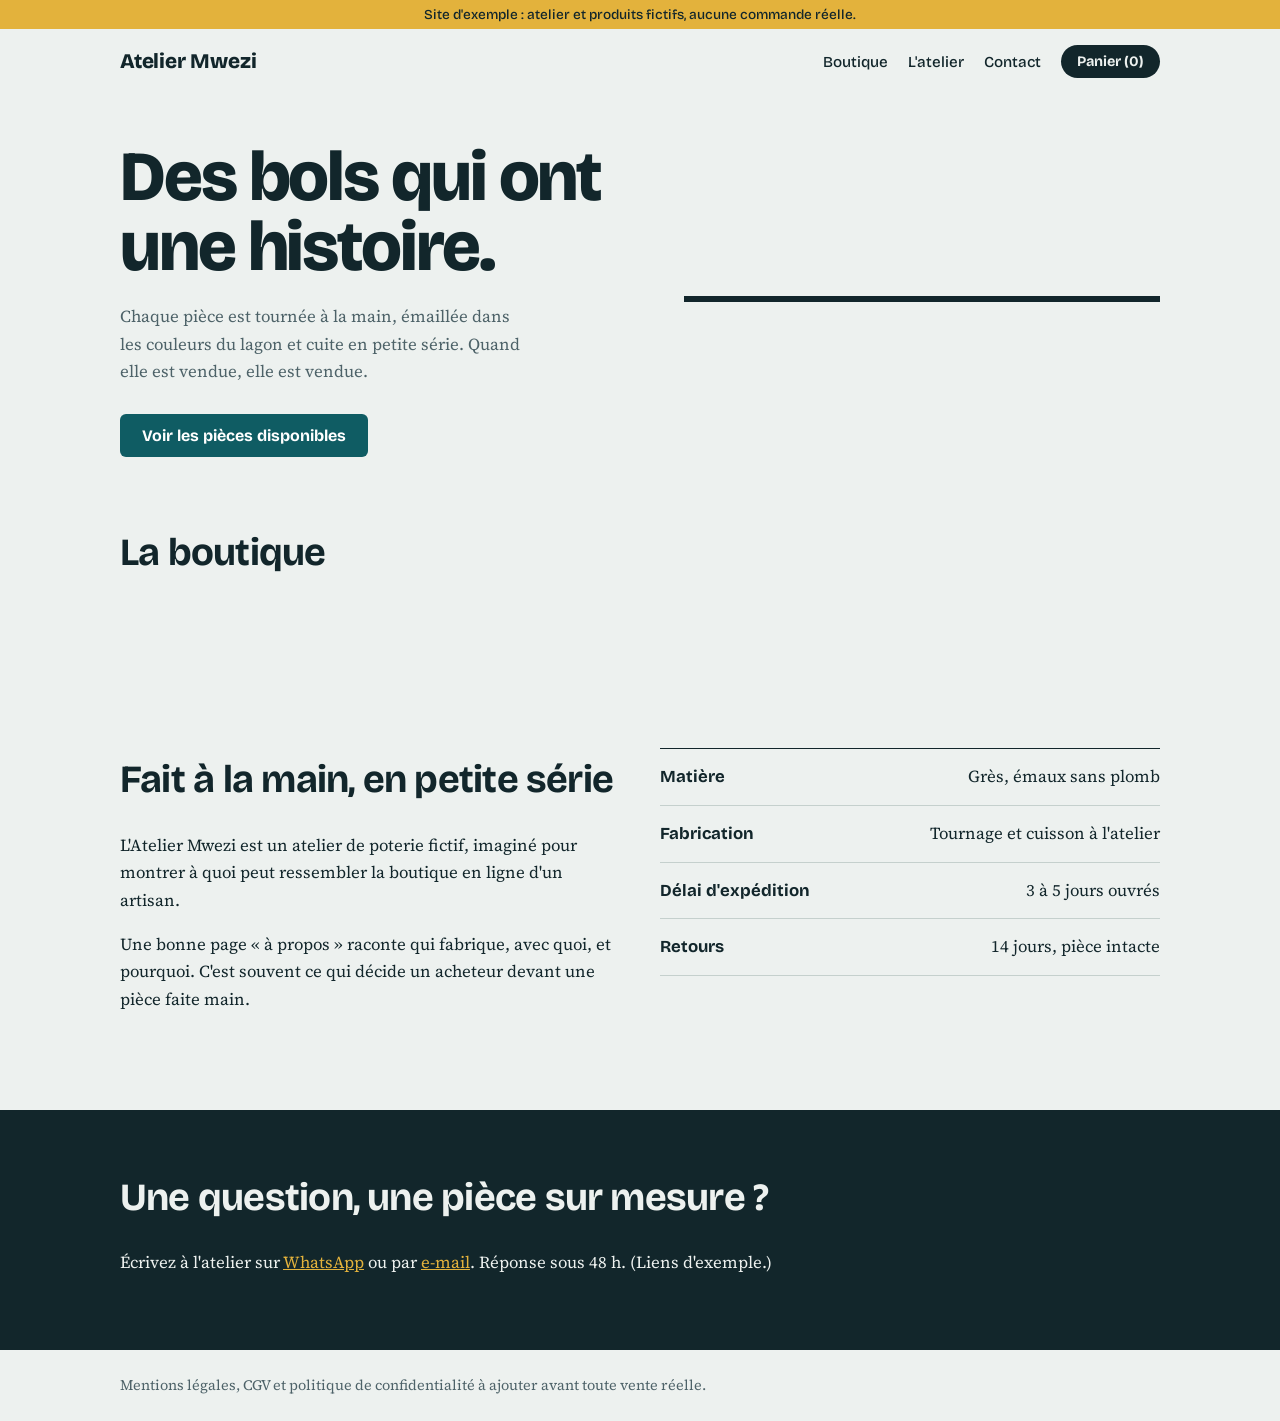
==== index.html @ 36f6a68b "Add files via upload" ====
<!DOCTYPE html>
<html lang="fr">
<head>
<meta charset="utf-8">
<meta name="viewport" content="width=device-width, initial-scale=1, viewport-fit=cover">
<title>Atelier Mwezi – Céramique faite main (site d'exemple)</title>
<link rel="stylesheet" href="https://fonts.googleapis.com/css2?family=Bricolage+Grotesque:wght@500;700;800&family=Source+Serif+4:wght@400;600&display=swap">
<link rel="stylesheet" href="style.css">
</head>
<body>
<div class="banner">Site d'exemple : atelier et produits fictifs, aucune commande réelle.</div>
<div class="wrap">
<header class="top">
<a class="logo" href="#">Atelier Mwezi</a>
<nav aria-label="Navigation principale">
<a class="hide" href="#boutique">Boutique</a>
<a class="hide" href="#atelier">L'atelier</a>
<a class="hide" href="#contact">Contact</a>
<button class="cartbtn" id="openCart" aria-controls="drawer">Panier (<span id="count">0</span>)</button>
</nav>
</header>

<section class="hero">
<div>
<h1>Des bols qui ont une histoire.</h1>
<p>Chaque pièce est tournée à la main, émaillée dans les couleurs du lagon et cuite en petite série. Quand elle est vendue, elle est vendue.</p>
<a class="btn" href="#boutique">Voir les pièces disponibles</a>
</div>
<div class="shelf" id="heroShelf" aria-hidden="true"></div>
</section>

<section id="boutique" style="padding-bottom:40px">
<h2>La boutique</h2>
<div class="filters" role="group" aria-label="Filtrer par catégorie" id="filters"></div>
<div class="grid" id="grid"></div>
</section>

<section id="atelier" class="about">
<div>
<h2>Fait à la main, en petite série</h2>
<p>L'Atelier Mwezi est un atelier de poterie fictif, imaginé pour montrer à quoi peut ressembler la boutique en ligne d'un artisan.</p>
<p>Une bonne page « à propos » raconte qui fabrique, avec quoi, et pourquoi. C'est souvent ce qui décide un acheteur devant une pièce faite main.</p>
</div>
<ul class="facts">
<li><b>Matière</b><span>Grès, émaux sans plomb</span></li>
<li><b>Fabrication</b><span>Tournage et cuisson à l'atelier</span></li>
<li><b>Délai d'expédition</b><span>3 à 5 jours ouvrés</span></li>
<li><b>Retours</b><span>14 jours, pièce intacte</span></li>
</ul>
</section>
</div>

<section id="contact" class="contact">
<div class="wrap">
<h2>Une question, une pièce sur mesure ?</h2>
<p>Écrivez à l'atelier sur <a href="#contact">WhatsApp</a> ou par <a href="#contact">e-mail</a>. Réponse sous 48 h. (Liens d'exemple.)</p>
</div>
</section>
<div class="wrap"><footer>Mentions légales, CGV et politique de confidentialité à ajouter avant toute vente réelle.</footer></div>

<aside id="drawer" aria-label="Panier" aria-hidden="true">
<button class="close" id="closeCart" aria-label="Fermer le panier">&times;</button>
<h2>Votre panier</h2>
<ul id="items"></ul>
<div class="total"><span>Total</span><span id="total">0 €</span></div>
<button class="btn" id="checkout">Commander</button>
<p id="msg" role="status"></p>
</aside>

<script src="js/app.js"></script>
</body>
</html>
---- style.css ----
:root{--bg:#EDF1EF;--surface:#F8FAF9;--ink:#12262B;--muted:#4D6268;--lagon:#0F5C63;--lagon-ink:#FFFFFF;--ylang:#E3B23C;--line:#C5D0CD;
box-sizing:border-box;padding-top:env(safe-area-inset-top,0px);padding-bottom:env(safe-area-inset-bottom,0px)}
@media (prefers-color-scheme:dark){:root:not([data-theme="light"]){--bg:#0E1A1D;--surface:#15262A;--ink:#E9F0EE;--muted:#9FB3B8;--lagon:#4FB3BA;--lagon-ink:#0E1A1D;--line:#2A4046}}
:root[data-theme="dark"]{--bg:#0E1A1D;--surface:#15262A;--ink:#E9F0EE;--muted:#9FB3B8;--lagon:#4FB3BA;--lagon-ink:#0E1A1D;--line:#2A4046}
html{scroll-padding-top:env(safe-area-inset-top,0px)}
*{box-sizing:border-box}
body{margin:0;background:var(--bg);color:var(--ink);font:400 1.05rem/1.65 "Source Serif 4",Georgia,serif}
h1,h2,h3,.sans{font-family:"Bricolage Grotesque","Helvetica Neue",Arial,sans-serif}
a{color:inherit}
:focus-visible{outline:3px solid var(--ylang);outline-offset:3px}
.wrap{max-width:1080px;margin:0 auto;padding:0 20px}
header.top{display:flex;align-items:center;justify-content:space-between;padding:16px 0}
.logo{font:800 1.3rem "Bricolage Grotesque",sans-serif;text-decoration:none;letter-spacing:-.01em}
nav{display:flex;gap:20px;align-items:center}
nav a{text-decoration:none;font:500 .95rem "Bricolage Grotesque",sans-serif}
nav a:hover{text-decoration:underline}
button{font:inherit;cursor:pointer}
.cartbtn{background:var(--ink);color:var(--bg);border:0;border-radius:999px;padding:8px 16px;font:700 .9rem "Bricolage Grotesque",sans-serif}
.banner{background:var(--ylang);color:#12262B;text-align:center;font:500 .85rem "Bricolage Grotesque",sans-serif;padding:6px 12px}
.hero{display:grid;grid-template-columns:1.1fr 1fr;gap:40px;align-items:center;padding:48px 0 64px}
.hero h1{font-size:clamp(2.4rem,6vw,4.4rem);line-height:1;letter-spacing:-.03em;margin:0 0 20px;font-weight:800}
.hero p{max-width:46ch;color:var(--muted);margin:0 0 28px}
.btn{display:inline-block;background:var(--lagon);color:var(--lagon-ink);border:0;border-radius:6px;padding:12px 22px;font:700 1rem "Bricolage Grotesque",sans-serif;text-decoration:none}
.btn:hover{filter:brightness(1.1)}
.shelf{display:flex;align-items:flex-end;justify-content:center;gap:6px;border-bottom:6px solid var(--ink);padding:0 10px}
.shelf svg{display:block}
.filters{display:flex;flex-wrap:wrap;gap:8px;margin:0 0 24px}
.filters button{background:transparent;color:var(--ink);border:1.5px solid var(--line);border-radius:999px;padding:6px 16px;font:500 .95rem "Bricolage Grotesque",sans-serif}
.filters button[aria-pressed="true"]{background:var(--ink);color:var(--bg);border-color:var(--ink)}
h2{font-size:clamp(1.7rem,4vw,2.4rem);letter-spacing:-.02em;margin:0 0 20px}
.grid{display:grid;grid-template-columns:repeat(auto-fill,minmax(230px,1fr));gap:24px}
.card{background:var(--surface);border:1px solid var(--line);border-radius:10px;overflow:hidden;display:flex;flex-direction:column}
.card .pic{background:var(--bg);display:flex;justify-content:center;align-items:flex-end;height:190px;padding:14px 0 0;border-bottom:1px solid var(--line)}
.card .body{padding:16px;display:flex;flex-direction:column;gap:6px;flex:1}
.card h3{margin:0;font-size:1.1rem}
.card .desc{margin:0;color:var(--muted);font-size:.95rem;line-height:1.5;flex:1}
.card .row{display:flex;justify-content:space-between;align-items:center;margin-top:10px}
.price{font:700 1.15rem "Bricolage Grotesque",sans-serif}
.add{background:var(--lagon);color:var(--lagon-ink);border:0;border-radius:6px;padding:8px 14px;font:700 .9rem "Bricolage Grotesque",sans-serif}
.about{display:grid;grid-template-columns:1fr 1fr;gap:40px;padding:80px 0}
.about p{margin:0 0 16px;max-width:60ch}
.facts{list-style:none;margin:0;padding:0;border-top:1.5px solid var(--ink)}
.facts li{display:flex;justify-content:space-between;gap:16px;padding:14px 0;border-bottom:1px solid var(--line)}
.facts b{font-family:"Bricolage Grotesque",sans-serif}
.contact{background:var(--ink);color:var(--bg);padding:56px 0}
.contact a{color:var(--ylang)}
footer{padding:24px 0;color:var(--muted);font-size:.9rem}
#drawer{position:fixed;top:0;right:0;height:100%;width:min(380px,100%);background:var(--surface);border-left:1px solid var(--line);transform:translateX(100%);transition:transform .25s;display:flex;flex-direction:column;padding:calc(20px + env(safe-area-inset-top,0px)) 20px calc(20px + env(safe-area-inset-bottom,0px));z-index:10}
#drawer.open{transform:none}
#drawer h2{font-size:1.4rem}
#items{flex:1;overflow:auto;margin:0;padding:0;list-style:none}
#items li{display:flex;justify-content:space-between;align-items:center;gap:10px;padding:12px 0;border-bottom:1px solid var(--line)}
.qty{display:flex;align-items:center;gap:8px}
.qty button{width:28px;height:28px;border-radius:50%;border:1.5px solid var(--line);background:transparent;color:var(--ink)}
.total{display:flex;justify-content:space-between;font:700 1.2rem "Bricolage Grotesque",sans-serif;padding:16px 0}
#msg{font-size:.9rem;color:var(--muted);min-height:1.4em;margin:8px 0 0}
.close{align-self:flex-end;background:none;border:0;color:var(--ink);font-size:1.6rem;line-height:1}
@media (max-width:760px){.hero,.about{grid-template-columns:1fr;gap:28px}.hero{padding-top:24px}nav a.hide{display:none}}
@media (prefers-reduced-motion:reduce){#drawer{transition:none}}
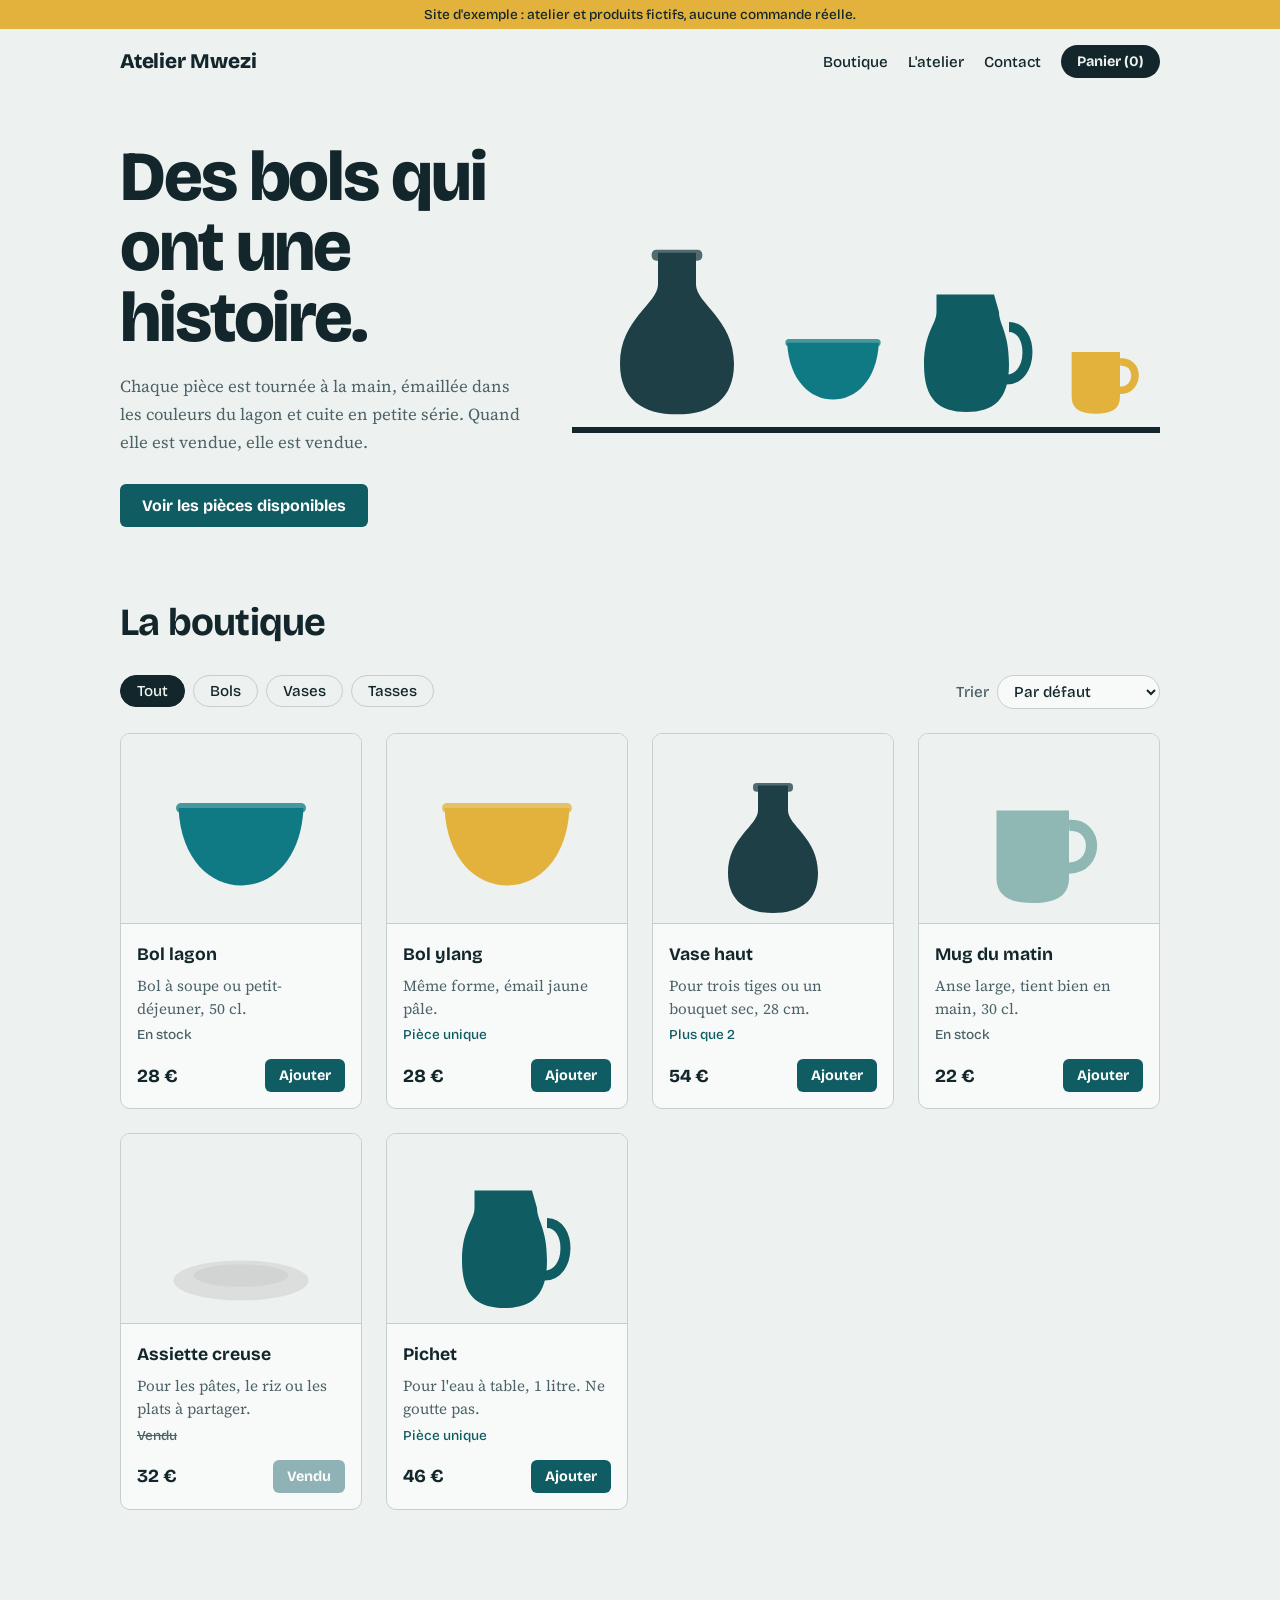
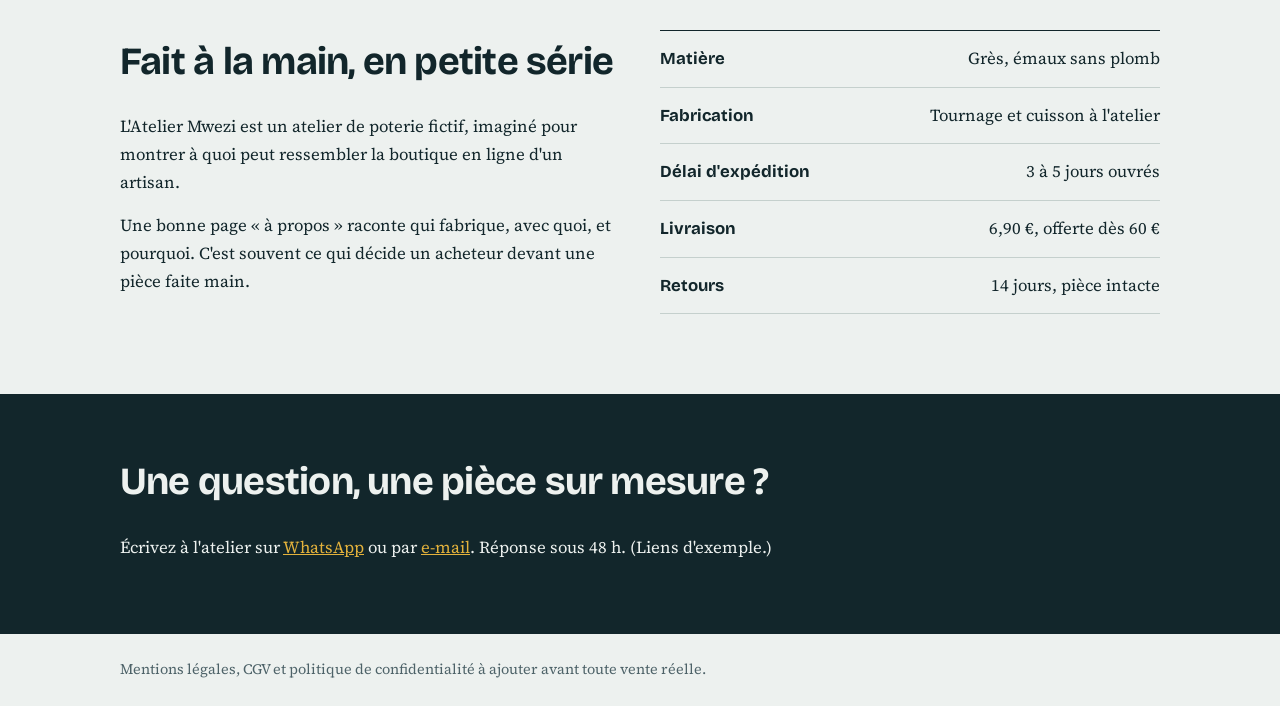
==== commit 7d6241da: "Répare le chargement du script et enrichit la boutique - Corrige le chemin du script (js/app.js -> a" ====
--- a/index.html
+++ b/index.html
@@ -4,6 +4,10 @@
 <meta charset="utf-8">
 <meta name="viewport" content="width=device-width, initial-scale=1, viewport-fit=cover">
 <title>Atelier Mwezi – Céramique faite main (site d'exemple)</title>
+<meta name="description" content="Céramique tournée à la main en petite série : bols, vases, tasses et pichets. Site d'exemple, aucune commande réelle.">
+<meta property="og:title" content="Atelier Mwezi – Céramique faite main">
+<meta property="og:description" content="Bols, vases et tasses tournés à la main, émaillés dans les couleurs du lagon.">
+<meta property="og:type" content="website">
 <link rel="stylesheet" href="https://fonts.googleapis.com/css2?family=Bricolage+Grotesque:wght@500;700;800&family=Source+Serif+4:wght@400;600&display=swap">
 <link rel="stylesheet" href="style.css">
 </head>
@@ -31,7 +35,10 @@
 
 <section id="boutique" style="padding-bottom:40px">
 <h2>La boutique</h2>
+<div class="toolbar">
 <div class="filters" role="group" aria-label="Filtrer par catégorie" id="filters"></div>
+<label class="sort">Trier <select id="sort"><option value="">Par défaut</option><option value="asc">Prix croissant</option><option value="desc">Prix décroissant</option></select></label>
+</div>
 <div class="grid" id="grid"></div>
 </section>
 
@@ -45,6 +52,7 @@
 <li><b>Matière</b><span>Grès, émaux sans plomb</span></li>
 <li><b>Fabrication</b><span>Tournage et cuisson à l'atelier</span></li>
 <li><b>Délai d'expédition</b><span>3 à 5 jours ouvrés</span></li>
+<li><b>Livraison</b><span>6,90 €, offerte dès 60 €</span></li>
 <li><b>Retours</b><span>14 jours, pièce intacte</span></li>
 </ul>
 </section>
@@ -58,15 +66,19 @@
 </section>
 <div class="wrap"><footer>Mentions légales, CGV et politique de confidentialité à ajouter avant toute vente réelle.</footer></div>
 
-<aside id="drawer" aria-label="Panier" aria-hidden="true">
+<div id="backdrop" hidden></div>
+<aside id="drawer" aria-label="Panier" aria-hidden="true" inert>
 <button class="close" id="closeCart" aria-label="Fermer le panier">&times;</button>
 <h2>Votre panier</h2>
 <ul id="items"></ul>
+<p id="ship" class="ship"></p>
+<div class="sub"><span>Sous-total</span><span id="subtotal">0 €</span></div>
+<div class="sub"><span>Livraison</span><span id="shipping">–</span></div>
 <div class="total"><span>Total</span><span id="total">0 €</span></div>
 <button class="btn" id="checkout">Commander</button>
 <p id="msg" role="status"></p>
 </aside>
 
-<script src="js/app.js"></script>
+<script src="app.js"></script>
 </body>
 </html>
--- a/style.css
+++ b/style.css
@@ -57,3 +57,18 @@
 .close{align-self:flex-end;background:none;border:0;color:var(--ink);font-size:1.6rem;line-height:1}
 @media (max-width:760px){.hero,.about{grid-template-columns:1fr;gap:28px}.hero{padding-top:24px}nav a.hide{display:none}}
 @media (prefers-reduced-motion:reduce){#drawer{transition:none}}
+.toolbar{display:flex;flex-wrap:wrap;justify-content:space-between;align-items:flex-start;gap:12px;margin:0 0 24px}
+.toolbar .filters{margin:0}
+.sort{font:500 .95rem "Bricolage Grotesque",sans-serif;color:var(--muted);display:flex;align-items:center;gap:8px}
+.sort select{font:inherit;color:var(--ink);background:var(--surface);border:1.5px solid var(--line);border-radius:999px;padding:6px 12px}
+.stock{font:500 .85rem "Bricolage Grotesque",sans-serif;color:var(--muted)}
+.stock.low{color:var(--lagon)}
+.stock.out{color:var(--muted);text-decoration:line-through}
+.card.sold .pic svg{opacity:.4;filter:grayscale(1)}
+.add:disabled,.qty button:disabled,#checkout:disabled{opacity:.45;cursor:not-allowed;filter:none}
+.ship{font-size:.9rem;margin:12px 0 4px}
+.ship:not(:empty)::after{content:"";display:block;height:6px;border-radius:3px;margin-top:8px;background:linear-gradient(var(--lagon),var(--lagon)) 0/var(--p,0%) 100% no-repeat,var(--line)}
+.sub{display:flex;justify-content:space-between;color:var(--muted);font-size:.95rem;padding:2px 0}
+.total{border-top:1px solid var(--line);margin-top:8px}
+#backdrop{position:fixed;inset:0;background:rgba(10,20,22,.45);z-index:9}
+body.locked{overflow:hidden}
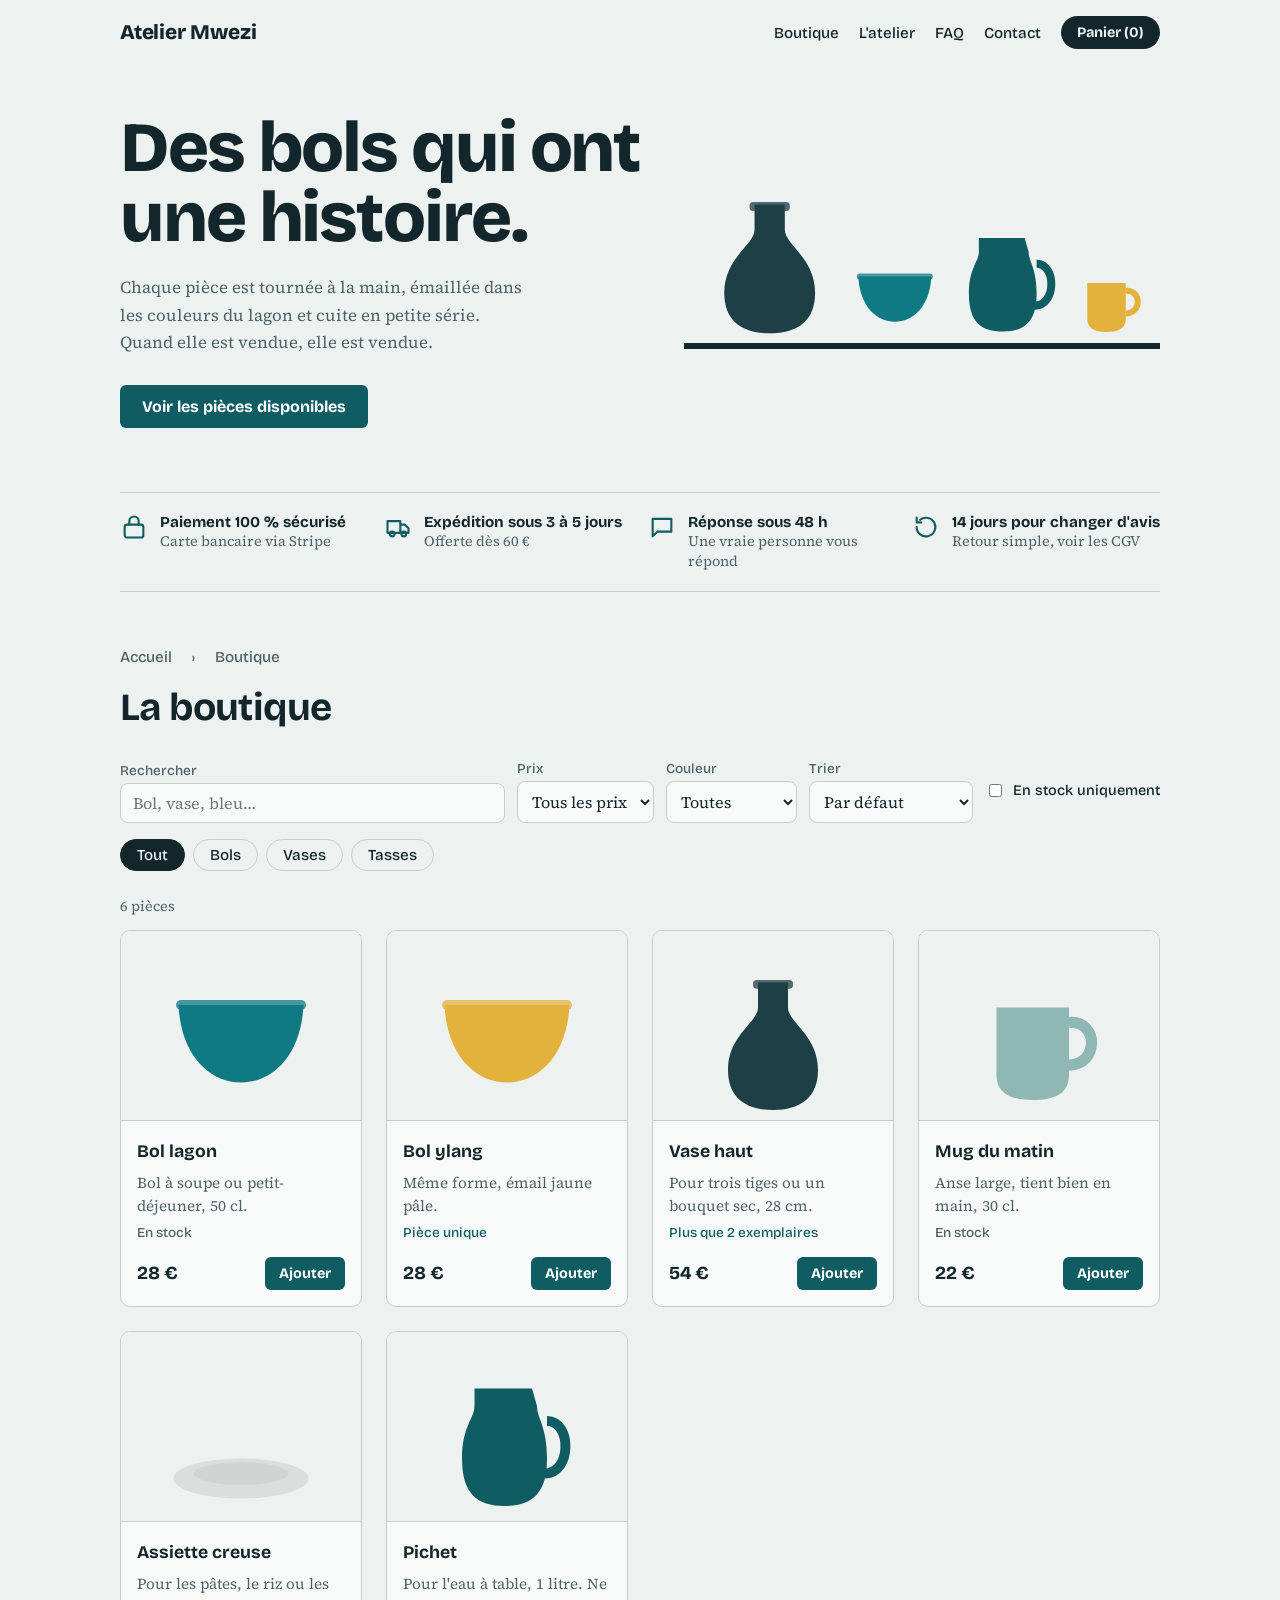
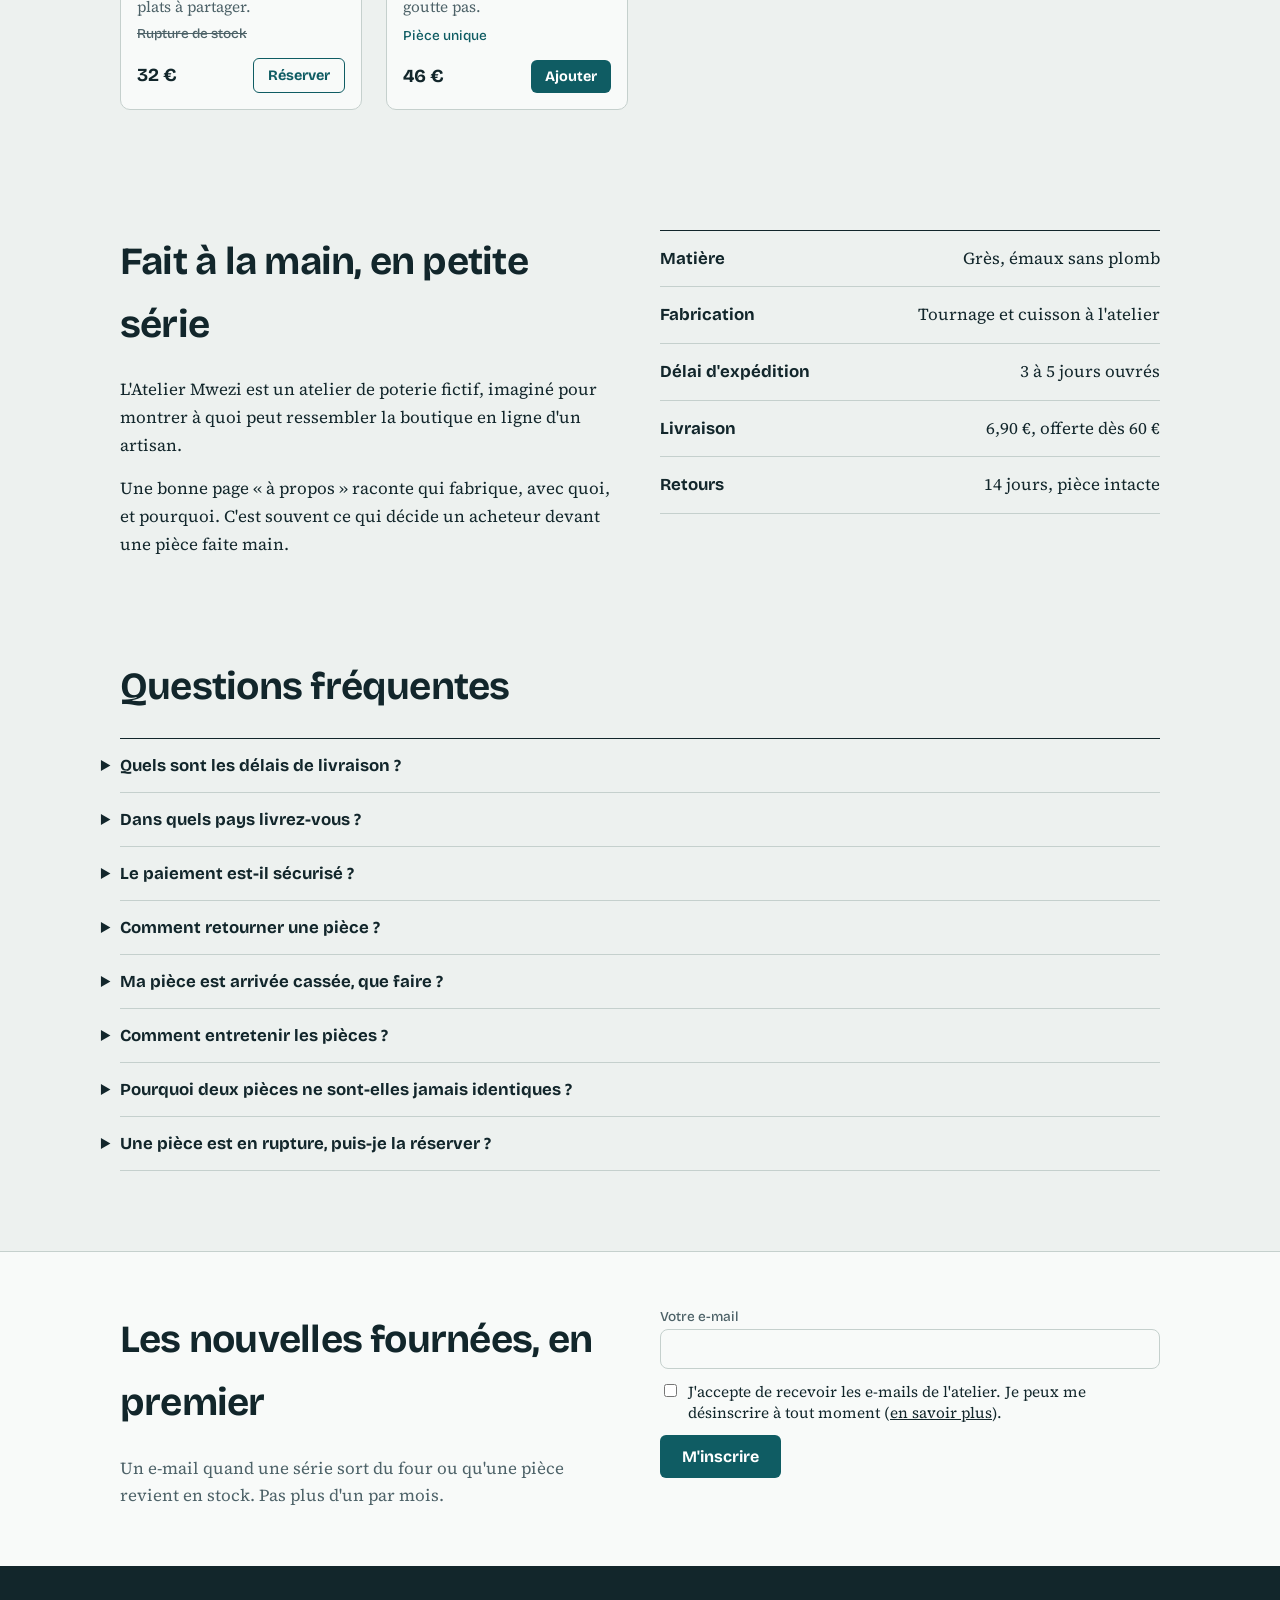
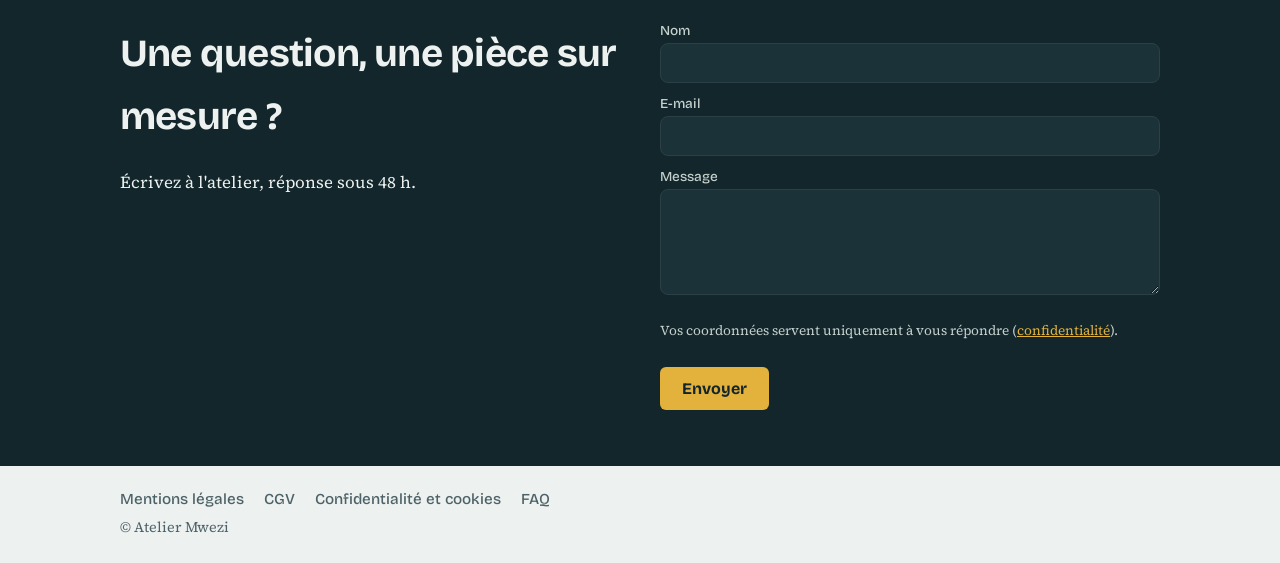
==== commit 7aa65586: "Pages légales, réassurance, recherche, fiche produit, promo et formulaires - Retire le bandeau « sit" ====
--- a/index.html
+++ b/index.html
@@ -3,22 +3,21 @@
 <head>
 <meta charset="utf-8">
 <meta name="viewport" content="width=device-width, initial-scale=1, viewport-fit=cover">
-<title>Atelier Mwezi – Céramique faite main (site d'exemple)</title>
-<meta name="description" content="Céramique tournée à la main en petite série : bols, vases, tasses et pichets. Site d'exemple, aucune commande réelle.">
+<title>Atelier Mwezi – Céramique faite main</title>
+<meta name="description" content="Céramique tournée à la main en petite série : bols, vases, tasses et pichets. Paiement sécurisé, expédition sous 3 à 5 jours ouvrés.">
 <meta property="og:title" content="Atelier Mwezi – Céramique faite main">
 <meta property="og:description" content="Bols, vases et tasses tournés à la main, émaillés dans les couleurs du lagon.">
 <meta property="og:type" content="website">
-<link rel="stylesheet" href="https://fonts.googleapis.com/css2?family=Bricolage+Grotesque:wght@500;700;800&family=Source+Serif+4:wght@400;600&display=swap">
 <link rel="stylesheet" href="style.css">
 </head>
 <body>
-<div class="banner">Site d'exemple : atelier et produits fictifs, aucune commande réelle.</div>
 <div class="wrap">
 <header class="top">
 <a class="logo" href="#">Atelier Mwezi</a>
 <nav aria-label="Navigation principale">
 <a class="hide" href="#boutique">Boutique</a>
 <a class="hide" href="#atelier">L'atelier</a>
+<a class="hide" href="#faq">FAQ</a>
 <a class="hide" href="#contact">Contact</a>
 <button class="cartbtn" id="openCart" aria-controls="drawer">Panier (<span id="count">0</span>)</button>
 </nav>
@@ -33,12 +32,25 @@
 <div class="shelf" id="heroShelf" aria-hidden="true"></div>
 </section>
 
+<ul class="badges" aria-label="Nos engagements">
+<li><svg viewBox="0 0 24 24" aria-hidden="true"><rect x="4" y="10" width="16" height="11" rx="2"/><path d="M8 10V7a4 4 0 0 1 8 0v3"/></svg><span><b>Paiement 100 % sécurisé</b>Carte bancaire via Stripe</span></li>
+<li><svg viewBox="0 0 24 24" aria-hidden="true"><path d="M3 7h11v10H3zM14 10h4l3 3v4h-7"/><circle cx="7" cy="18" r="2"/><circle cx="17" cy="18" r="2"/></svg><span><b>Expédition sous 3 à 5 jours</b>Offerte dès 60 €</span></li>
+<li><svg viewBox="0 0 24 24" aria-hidden="true"><path d="M4 5h16v11H8l-4 4z"/></svg><span><b>Réponse sous 48 h</b>Une vraie personne vous répond</span></li>
+<li><svg viewBox="0 0 24 24" aria-hidden="true"><path d="M4 12a8 8 0 1 0 3-6.2M4 4v4h4"/></svg><span><b>14 jours pour changer d'avis</b>Retour simple, voir les CGV</span></li>
+</ul>
+
 <section id="boutique" style="padding-bottom:40px">
+<nav class="crumbs" aria-label="Fil d'Ariane" id="crumbs"></nav>
 <h2>La boutique</h2>
-<div class="toolbar">
+<div class="search">
+<label class="field grow"><span>Rechercher</span><input type="search" id="q" placeholder="Bol, vase, bleu…" autocomplete="off"></label>
+<label class="field"><span>Prix</span><select id="price"><option value="0">Tous les prix</option><option value="30">Jusqu'à 30 €</option><option value="50">Jusqu'à 50 €</option></select></label>
+<label class="field"><span>Couleur</span><select id="color"><option value="">Toutes</option></select></label>
+<label class="field"><span>Trier</span><select id="sort"><option value="">Par défaut</option><option value="asc">Prix croissant</option><option value="desc">Prix décroissant</option></select></label>
+<label class="check"><input type="checkbox" id="instock"> En stock uniquement</label>
+</div>
 <div class="filters" role="group" aria-label="Filtrer par catégorie" id="filters"></div>
-<label class="sort">Trier <select id="sort"><option value="">Par défaut</option><option value="asc">Prix croissant</option><option value="desc">Prix décroissant</option></select></label>
-</div>
+<p class="found" id="found" role="status"></p>
 <div class="grid" id="grid"></div>
 </section>
 
@@ -56,29 +68,118 @@
 <li><b>Retours</b><span>14 jours, pièce intacte</span></li>
 </ul>
 </section>
+
+<section id="avis" class="reviews" hidden>
+<h2>Ce qu'en disent nos clients</h2>
+<p class="note" id="reviewsNote"></p>
+<div class="rgrid" id="reviews"></div>
+</section>
+
+<section id="faq" class="faq">
+<h2>Questions fréquentes</h2>
+<details><summary>Quels sont les délais de livraison ?</summary><p>Chaque commande est préparée et expédiée sous 3 à 5 jours ouvrés. La livraison coûte 6,90 € et elle est offerte dès 60 € d'achat. Les frais sont affichés dans le panier avant le paiement.</p></details>
+<details><summary>Dans quels pays livrez-vous ?</summary><p>Pour l'instant, uniquement en France. L'adresse de livraison est demandée sur la page de paiement.</p></details>
+<details><summary>Le paiement est-il sécurisé ?</summary><p>Oui. Le paiement se fait sur la page sécurisée de Stripe. Vos numéros de carte ne passent jamais par ce site et l'atelier n'y a pas accès.</p></details>
+<details><summary>Comment retourner une pièce ?</summary><p>Vous disposez de 14 jours après réception pour changer d'avis, sans avoir à vous justifier. Écrivez-nous, puis renvoyez la pièce intacte dans son emballage. Vous êtes remboursé dans les 14 jours. Les pièces faites sur mesure ne peuvent pas être retournées. Tout est détaillé dans les <a href="cgv.html#retractation">CGV</a>.</p></details>
+<details><summary>Ma pièce est arrivée cassée, que faire ?</summary><p>Prenez une photo du colis et de la pièce, puis écrivez-nous dès réception. La pièce sera remplacée si une autre est disponible, ou remboursée.</p></details>
+<details><summary>Comment entretenir les pièces ?</summary><p>Le lavage à la main avec une éponge douce préserve l'émail plus longtemps. Évitez les chocs thermiques, comme passer du réfrigérateur à l'eau bouillante. Les émaux utilisés sont sans plomb.</p></details>
+<details><summary>Pourquoi deux pièces ne sont-elles jamais identiques ?</summary><p>Chaque pièce est tournée et émaillée à la main. De légères différences de forme ou de couleur avec la photo sont normales : elles ne sont pas des défauts.</p></details>
+<details><summary>Une pièce est en rupture, puis-je la réserver ?</summary><p>Oui. Ouvrez la fiche de la pièce et remplissez le formulaire « Réserver cette pièce ». L'atelier vous recontacte dès qu'une nouvelle série sort du four, sans engagement de votre part.</p></details>
+</section>
 </div>
 
-<section id="contact" class="contact">
-<div class="wrap">
-<h2>Une question, une pièce sur mesure ?</h2>
-<p>Écrivez à l'atelier sur <a href="#contact">WhatsApp</a> ou par <a href="#contact">e-mail</a>. Réponse sous 48 h. (Liens d'exemple.)</p>
+<section class="news">
+<div class="wrap news-in">
+<div>
+<h2>Les nouvelles fournées, en premier</h2>
+<p>Un e-mail quand une série sort du four ou qu'une pièce revient en stock. Pas plus d'un par mois.</p>
+</div>
+<form name="newsletter" method="POST" action="message-envoye.html" data-netlify="true" netlify-honeypot="adresse" class="news-form">
+<input type="hidden" name="form-name" value="newsletter">
+<p class="hp"><label>Ne pas remplir <input name="adresse"></label></p>
+<label class="field"><span>Votre e-mail</span><input type="email" name="email" required autocomplete="email"></label>
+<label class="check"><input type="checkbox" name="consentement" value="oui" required> <span>J'accepte de recevoir les e-mails de l'atelier. Je peux me désinscrire à tout moment (<a href="confidentialite.html#newsletter">en savoir plus</a>).</span></label>
+<button class="btn" type="submit">M'inscrire</button>
+</form>
 </div>
 </section>
-<div class="wrap"><footer>Mentions légales, CGV et politique de confidentialité à ajouter avant toute vente réelle.</footer></div>
+
+<section id="contact" class="contact">
+<div class="wrap contact-in">
+<div>
+<h2>Une question, une pièce sur mesure ?</h2>
+<p>Écrivez à l'atelier, réponse sous 48 h.</p>
+<p class="direct" id="direct"></p>
+</div>
+<form name="contact" method="POST" action="message-envoye.html" data-netlify="true" netlify-honeypot="adresse" class="contact-form">
+<input type="hidden" name="form-name" value="contact">
+<p class="hp"><label>Ne pas remplir <input name="adresse"></label></p>
+<label class="field"><span>Nom</span><input name="nom" required autocomplete="name"></label>
+<label class="field"><span>E-mail</span><input type="email" name="email" required autocomplete="email"></label>
+<label class="field"><span>Message</span><textarea name="message" rows="4" required></textarea></label>
+<p class="small">Vos coordonnées servent uniquement à vous répondre (<a href="confidentialite.html">confidentialité</a>).</p>
+<button class="btn alt" type="submit">Envoyer</button>
+</form>
+</div>
+</section>
+
+<div class="wrap"><footer>
+<nav aria-label="Informations légales"><a href="mentions-legales.html">Mentions légales</a><a href="cgv.html">CGV</a><a href="confidentialite.html">Confidentialité et cookies</a><a href="#faq">FAQ</a></nav>
+<p>© Atelier Mwezi</p>
+</footer></div>
+
+<dialog id="product" aria-labelledby="pName">
+<button class="close" id="closeProduct" aria-label="Fermer la fiche">&times;</button>
+<nav class="crumbs" aria-label="Fil d'Ariane" id="pCrumbs"></nav>
+<div class="pview">
+<div class="gallery">
+<div class="main" id="pMain" title="Cliquer pour zoomer"></div>
+<div class="thumbs" id="pThumbs"></div>
+</div>
+<div class="pinfo">
+<h2 id="pName"></h2>
+<p class="price" id="pPrice"></p>
+<p id="pStock"></p>
+<p id="pDesc"></p>
+<ul class="facts small-facts" id="pFacts"></ul>
+<button class="btn" id="pAdd"></button>
+<form name="reservation" method="POST" action="message-envoye.html" data-netlify="true" netlify-honeypot="adresse" class="reserve" id="pReserve" hidden>
+<input type="hidden" name="form-name" value="reservation">
+<input type="hidden" name="piece" id="pPiece">
+<p class="hp"><label>Ne pas remplir <input name="adresse"></label></p>
+<h3>Réserver cette pièce</h3>
+<p class="small">Cette pièce est épuisée. Laissez vos coordonnées : l'atelier vous recontacte dès qu'une nouvelle série est prête. Sans engagement ni paiement.</p>
+<label class="field"><span>Nom</span><input name="nom" required autocomplete="name"></label>
+<label class="field"><span>E-mail</span><input type="email" name="email" required autocomplete="email"></label>
+<label class="field"><span>Quantité souhaitée</span><input type="number" name="quantite" min="1" max="10" value="1"></label>
+<button class="btn" type="submit">Réserver</button>
+</form>
+<div id="pReviews"></div>
+</div>
+</div>
+</dialog>
 
 <div id="backdrop" hidden></div>
 <aside id="drawer" aria-label="Panier" aria-hidden="true" inert>
 <button class="close" id="closeCart" aria-label="Fermer le panier">&times;</button>
 <h2>Votre panier</h2>
 <ul id="items"></ul>
+<form class="promo" id="promoForm">
+<label class="field grow"><span>Code promo</span><input id="promo" autocomplete="off" maxlength="40"></label>
+<button class="btn ghost" type="submit">Appliquer</button>
+</form>
+<p id="promoMsg" class="small" role="status"></p>
 <p id="ship" class="ship"></p>
 <div class="sub"><span>Sous-total</span><span id="subtotal">0 €</span></div>
+<div class="sub" id="discountRow" hidden><span id="discountLabel">Réduction</span><span id="discount"></span></div>
 <div class="sub"><span>Livraison</span><span id="shipping">–</span></div>
-<div class="total"><span>Total</span><span id="total">0 €</span></div>
-<button class="btn" id="checkout">Commander</button>
+<div class="total"><span>Total TTC</span><span id="total">0 €</span></div>
+<label class="check small"><input type="checkbox" id="cgv"> <span>J'ai lu et j'accepte les <a href="cgv.html" target="_blank">conditions générales de vente</a>.</span></label>
+<button class="btn" id="checkout">Commander avec obligation de paiement</button>
 <p id="msg" role="status"></p>
 </aside>
 
+<script src="products.js"></script>
 <script src="app.js"></script>
 </body>
 </html>
--- a/style.css
+++ b/style.css
@@ -1,9 +1,15 @@
+@font-face{font-family:"Bricolage Grotesque";font-style:normal;font-weight:500;font-display:swap;src:url(fonts/bricolage-grotesque-latin-500-normal.woff2) format("woff2")}
+@font-face{font-family:"Bricolage Grotesque";font-style:normal;font-weight:700;font-display:swap;src:url(fonts/bricolage-grotesque-latin-700-normal.woff2) format("woff2")}
+@font-face{font-family:"Bricolage Grotesque";font-style:normal;font-weight:800;font-display:swap;src:url(fonts/bricolage-grotesque-latin-800-normal.woff2) format("woff2")}
+@font-face{font-family:"Source Serif 4";font-style:normal;font-weight:400;font-display:swap;src:url(fonts/source-serif-4-latin-400-normal.woff2) format("woff2")}
+@font-face{font-family:"Source Serif 4";font-style:normal;font-weight:600;font-display:swap;src:url(fonts/source-serif-4-latin-600-normal.woff2) format("woff2")}
 :root{--bg:#EDF1EF;--surface:#F8FAF9;--ink:#12262B;--muted:#4D6268;--lagon:#0F5C63;--lagon-ink:#FFFFFF;--ylang:#E3B23C;--line:#C5D0CD;
 box-sizing:border-box;padding-top:env(safe-area-inset-top,0px);padding-bottom:env(safe-area-inset-bottom,0px)}
 @media (prefers-color-scheme:dark){:root:not([data-theme="light"]){--bg:#0E1A1D;--surface:#15262A;--ink:#E9F0EE;--muted:#9FB3B8;--lagon:#4FB3BA;--lagon-ink:#0E1A1D;--line:#2A4046}}
 :root[data-theme="dark"]{--bg:#0E1A1D;--surface:#15262A;--ink:#E9F0EE;--muted:#9FB3B8;--lagon:#4FB3BA;--lagon-ink:#0E1A1D;--line:#2A4046}
 html{scroll-padding-top:env(safe-area-inset-top,0px)}
 *{box-sizing:border-box}
+[hidden]{display:none!important}
 body{margin:0;background:var(--bg);color:var(--ink);font:400 1.05rem/1.65 "Source Serif 4",Georgia,serif}
 h1,h2,h3,.sans{font-family:"Bricolage Grotesque","Helvetica Neue",Arial,sans-serif}
 a{color:inherit}
@@ -23,7 +29,8 @@
 .btn{display:inline-block;background:var(--lagon);color:var(--lagon-ink);border:0;border-radius:6px;padding:12px 22px;font:700 1rem "Bricolage Grotesque",sans-serif;text-decoration:none}
 .btn:hover{filter:brightness(1.1)}
 .shelf{display:flex;align-items:flex-end;justify-content:center;gap:6px;border-bottom:6px solid var(--ink);padding:0 10px}
-.shelf svg{display:block}
+.shelf svg{display:block;flex:0 1 auto;min-width:0;height:auto}
+.hero>*{min-width:0}
 .filters{display:flex;flex-wrap:wrap;gap:8px;margin:0 0 24px}
 .filters button{background:transparent;color:var(--ink);border:1.5px solid var(--line);border-radius:999px;padding:6px 16px;font:500 .95rem "Bricolage Grotesque",sans-serif}
 .filters button[aria-pressed="true"]{background:var(--ink);color:var(--bg);border-color:var(--ink)}
@@ -57,10 +64,6 @@
 .close{align-self:flex-end;background:none;border:0;color:var(--ink);font-size:1.6rem;line-height:1}
 @media (max-width:760px){.hero,.about{grid-template-columns:1fr;gap:28px}.hero{padding-top:24px}nav a.hide{display:none}}
 @media (prefers-reduced-motion:reduce){#drawer{transition:none}}
-.toolbar{display:flex;flex-wrap:wrap;justify-content:space-between;align-items:flex-start;gap:12px;margin:0 0 24px}
-.toolbar .filters{margin:0}
-.sort{font:500 .95rem "Bricolage Grotesque",sans-serif;color:var(--muted);display:flex;align-items:center;gap:8px}
-.sort select{font:inherit;color:var(--ink);background:var(--surface);border:1.5px solid var(--line);border-radius:999px;padding:6px 12px}
 .stock{font:500 .85rem "Bricolage Grotesque",sans-serif;color:var(--muted)}
 .stock.low{color:var(--lagon)}
 .stock.out{color:var(--muted);text-decoration:line-through}
@@ -72,3 +75,100 @@
 .total{border-top:1px solid var(--line);margin-top:8px}
 #backdrop{position:fixed;inset:0;background:rgba(10,20,22,.45);z-index:9}
 body.locked{overflow:hidden}
+.thanks{padding:64px 0 96px;max-width:60ch}
+.thanks h1{font-size:clamp(2rem,5vw,3.2rem);line-height:1.05;letter-spacing:-.03em;margin:0 0 20px}
+.thanks p{color:var(--muted);margin:0 0 28px}
+
+.badges{list-style:none;margin:0 0 56px;padding:20px 0;display:grid;grid-template-columns:repeat(4,1fr);gap:16px;border-top:1px solid var(--line);border-bottom:1px solid var(--line)}
+.badges li{display:flex;gap:12px;align-items:flex-start;font-size:.9rem;line-height:1.4;color:var(--muted)}
+.badges b{display:block;color:var(--ink);font:700 .95rem "Bricolage Grotesque",sans-serif}
+.badges svg{flex:none;width:28px;height:28px;fill:none;stroke:var(--lagon);stroke-width:1.8;stroke-linecap:round;stroke-linejoin:round}
+.crumbs{font:500 .85rem "Bricolage Grotesque",sans-serif;color:var(--muted);margin:0 0 10px}
+.crumbs a{color:var(--muted)}
+.crumbs [aria-current]{color:var(--ink)}
+.search{display:flex;flex-wrap:wrap;gap:12px;align-items:flex-end;margin:0 0 16px}
+.field{display:flex;flex-direction:column;gap:4px;font:500 .85rem "Bricolage Grotesque",sans-serif;color:var(--muted)}
+.field.grow{flex:1 1 220px}
+.field input,.field select,.field textarea{font:400 1rem "Source Serif 4",Georgia,serif;color:var(--ink);background:var(--surface);border:1.5px solid var(--line);border-radius:8px;padding:8px 12px;width:100%}
+.field select{padding:8px 10px}
+.check{display:flex;gap:8px;align-items:flex-start;font-size:.95rem;line-height:1.4}
+.check input{margin-top:.25em;accent-color:var(--lagon)}
+.search .check{align-self:center;font-family:"Bricolage Grotesque",sans-serif;font-size:.9rem}
+.found{font-size:.9rem;color:var(--muted);margin:0 0 12px}
+.empty{grid-column:1/-1;color:var(--muted)}
+.linkbtn{background:none;border:0;padding:0;color:var(--lagon);text-decoration:underline}
+.card .pic{text-decoration:none}
+.card .pic img,.gallery img{width:100%;height:100%;object-fit:cover;display:block}
+.card h3 a{text-decoration:none}
+.card h3 a:hover{text-decoration:underline}
+.card h3 a::after{content:"";position:absolute;inset:0}
+.card{position:relative}
+.card .add{position:relative;z-index:1;text-decoration:none}
+.add.ghost,.btn.ghost{background:transparent;color:var(--lagon);border:1.5px solid var(--lagon)}
+.rating{margin:0;font-size:.9rem}
+.stars{color:var(--ylang);letter-spacing:1px}
+.stars span{color:var(--line)}
+.reviews,.faq{padding:0 0 80px}
+.note{color:var(--muted);font-size:.9rem;margin:-8px 0 20px}
+.rgrid{display:grid;grid-template-columns:repeat(auto-fill,minmax(260px,1fr));gap:20px}
+.review{margin:0;background:var(--surface);border:1px solid var(--line);border-radius:10px;padding:18px}
+.review blockquote{margin:8px 0;font-size:1rem}
+.review figcaption{font-size:.85rem;color:var(--muted)}
+.verified{color:var(--lagon);font-weight:600}
+.faq details{border-bottom:1px solid var(--line);padding:4px 0}
+.faq details:first-of-type{border-top:1.5px solid var(--ink)}
+.faq summary{cursor:pointer;font:700 1.05rem "Bricolage Grotesque",sans-serif;padding:12px 0;list-style-position:outside}
+.faq details p{margin:0 0 16px;color:var(--muted);max-width:70ch}
+.news{background:var(--surface);border-top:1px solid var(--line);padding:56px 0}
+.news-in,.contact-in{display:grid;grid-template-columns:1fr 1fr;gap:40px;align-items:start}
+.news p{color:var(--muted);margin:0}
+.news-form,.contact-form,.reserve{display:flex;flex-direction:column;gap:12px}
+.news-form .btn,.contact-form .btn,.reserve .btn{align-self:flex-start}
+.hp{position:absolute;left:-9999px}
+.small{font-size:.85rem;line-height:1.5}
+.contact .field{color:#C5D0CD}
+.contact .field input,.contact .field textarea{background:#1B3338;color:#F8FAF9;border-color:#2A4046}
+.contact .small{color:#C5D0CD}
+.btn.alt{background:var(--ylang);color:#12262B}
+.btn.wa{background:#1F8B4C;color:#fff;margin:0 12px 8px 0}
+.direct a:not(.btn){color:var(--ylang)}
+footer nav{display:flex;flex-wrap:wrap;gap:8px 20px;margin-bottom:8px}
+footer p{margin:0}
+dialog{border:0;border-radius:12px;padding:20px;width:min(900px,calc(100% - 32px));max-height:calc(100% - 32px);background:var(--surface);color:var(--ink)}
+dialog::backdrop{background:rgba(10,20,22,.55)}
+dialog .close{position:absolute;top:10px;right:14px}
+.pview{display:grid;grid-template-columns:1fr 1fr;gap:28px;margin-top:8px}
+.gallery .main{background:var(--bg);border-radius:10px;aspect-ratio:1;display:flex;align-items:center;justify-content:center;overflow:hidden;cursor:zoom-in}
+.gallery .main>*{transition:transform .2s}
+.gallery .main.zoomed{cursor:zoom-out}
+.gallery .main.zoomed>*{transform:scale(2.2)}
+.thumbs{display:flex;gap:8px;margin-top:8px}
+.thumbs button{width:64px;height:64px;padding:0;border:2px solid transparent;border-radius:6px;overflow:hidden;background:var(--bg)}
+.thumbs button[aria-current]{border-color:var(--lagon)}
+.pinfo h2{margin:0 0 6px;padding-right:32px}
+.pinfo .price{margin:0}
+.pinfo #pDesc{color:var(--muted)}
+.small-facts{margin:0 0 20px}
+.small-facts li{padding:8px 0;font-size:.95rem}
+.reserve{border-top:1px solid var(--line);padding-top:16px;margin-top:4px}
+.reserve h3{margin:0;font-size:1.15rem}
+.reserve p{margin:0}
+#pReviews h3{font-size:1.1rem;margin:28px 0 12px}
+#pReviews .review{margin-bottom:12px}
+.promo{display:flex;gap:8px;align-items:flex-end;margin-top:12px}
+.promo .btn{padding:9px 14px;font-size:.9rem}
+#promoMsg{margin:4px 0 0;color:var(--muted);min-height:1.2em}
+#drawer .check{margin:4px 0 12px}
+#drawer{overflow:auto}
+#items{flex:0 1 auto;min-height:60px}
+.legal{max-width:76ch;padding:16px 0 64px}
+.legal h1{font-size:clamp(2rem,5vw,2.8rem);letter-spacing:-.02em;margin:0 0 8px}
+.legal h2{font-size:1.35rem;margin:36px 0 10px}
+.legal ul{padding-left:20px}
+.legal table{width:100%;border-collapse:collapse;font-size:.9rem;display:block;overflow-x:auto}
+.legal th,.legal td{text-align:left;vertical-align:top;border-bottom:1px solid var(--line);padding:8px 10px 8px 0;min-width:110px}
+.box{border:1.5px solid var(--line);border-radius:10px;padding:4px 18px;margin:16px 0}
+mark.todo{background:#FCE8A6;color:#5A4300;padding:0 3px;border-radius:3px;font-family:"Bricolage Grotesque",sans-serif;font-size:.9em}
+@media (max-width:860px){.badges{grid-template-columns:1fr 1fr}}
+@media (max-width:760px){.news-in,.contact-in,.pview{grid-template-columns:1fr;gap:24px}}
+@media (max-width:480px){.badges{grid-template-columns:1fr}}
